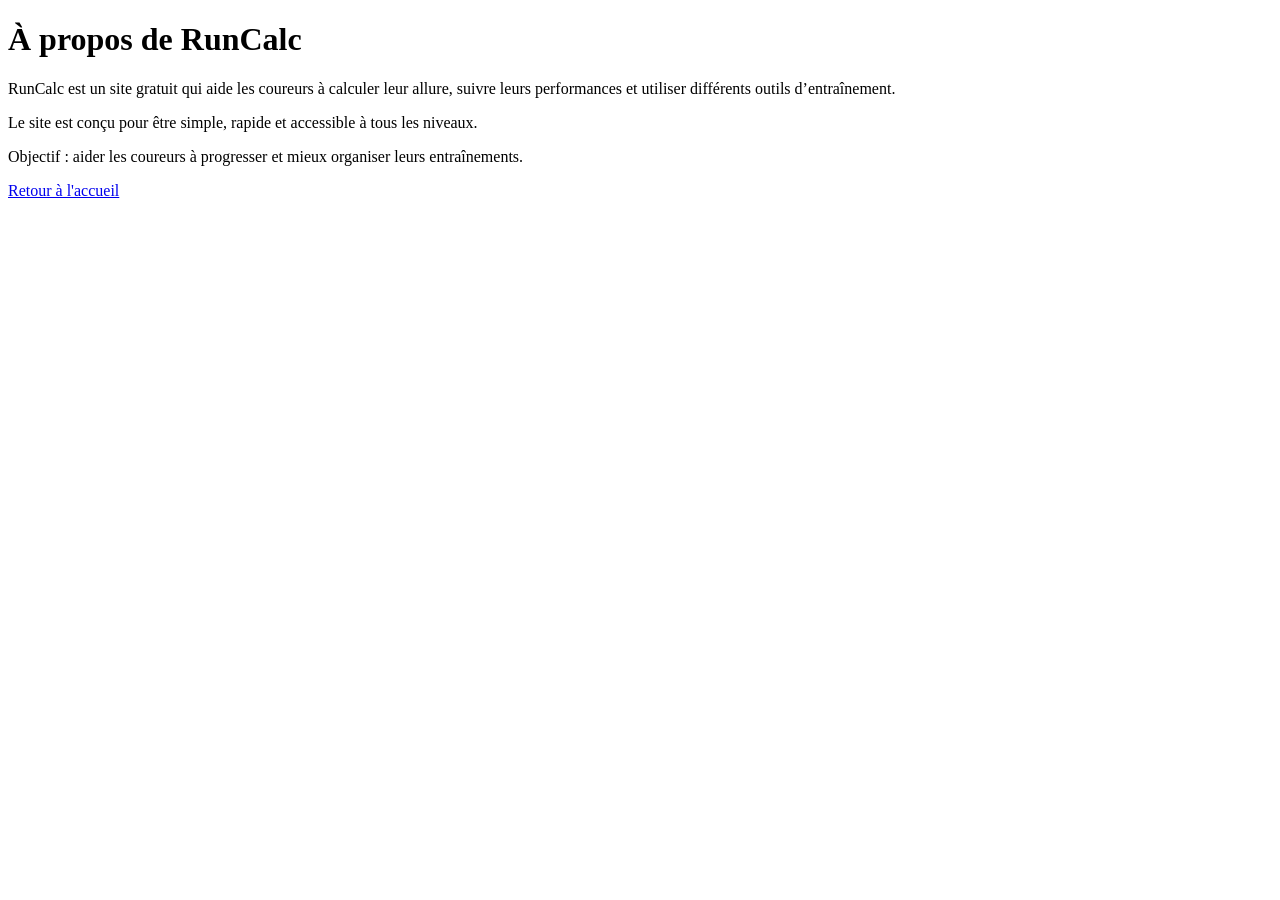
==== a-propos.html @ 5f14eaa9 "Create a-propos.html" ====
<!DOCTYPE html>
<html lang="fr">
<head>
  <meta charset="UTF-8">
  <title>À propos - RunCalc</title>
</head>
<body>

  <h1>À propos de RunCalc</h1>

  <p>
    RunCalc est un site gratuit qui aide les coureurs à calculer leur allure,
    suivre leurs performances et utiliser différents outils d’entraînement.
  </p>

  <p>
    Le site est conçu pour être simple, rapide et accessible à tous les niveaux.
  </p>

  <p>
    Objectif : aider les coureurs à progresser et mieux organiser leurs entraînements.
  </p>

  <a href="index.html">Retour à l'accueil</a>

</body>
</html>
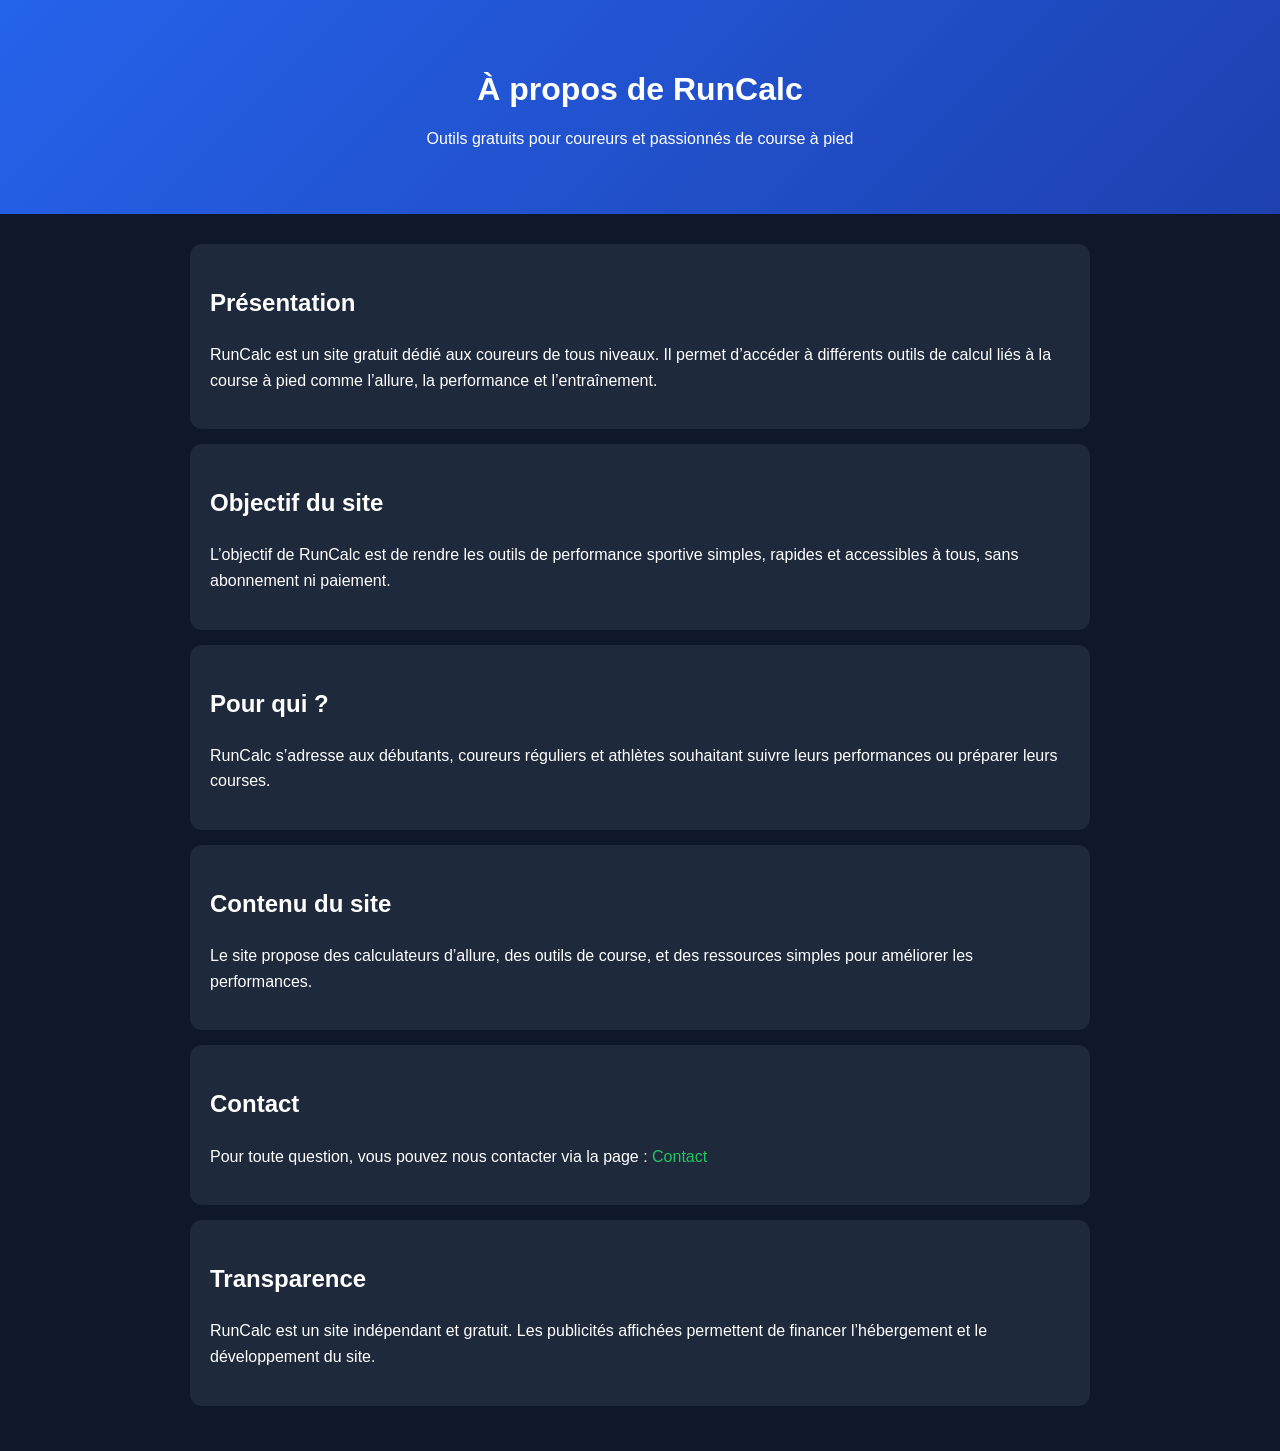
==== commit 72a789ce: "Update a-propos.html" ====
--- a/a-propos.html
+++ b/a-propos.html
@@ -1,27 +1,105 @@
 <!DOCTYPE html>
 <html lang="fr">
 <head>
-  <meta charset="UTF-8">
-  <title>À propos - RunCalc</title>
+<meta charset="UTF-8">
+<meta name="viewport" content="width=device-width, initial-scale=1.0">
+<title>À propos - RunCalc</title>
+
+<style>
+body{
+font-family: Arial, sans-serif;
+margin:0;
+background:#0f172a;
+color:white;
+}
+
+header{
+padding:50px 20px;
+text-align:center;
+background:linear-gradient(135deg,#2563eb,#1e40af);
+}
+
+section{
+max-width:900px;
+margin:auto;
+padding:30px 20px;
+line-height:1.6;
+}
+
+.card{
+background:#1e293b;
+padding:20px;
+border-radius:12px;
+margin-bottom:15px;
+}
+
+a{
+color:#22c55e;
+text-decoration:none;
+}
+</style>
+
 </head>
+
 <body>
 
-  <h1>À propos de RunCalc</h1>
+<header>
+<h1>À propos de RunCalc</h1>
+<p>Outils gratuits pour coureurs et passionnés de course à pied</p>
+</header>
 
-  <p>
-    RunCalc est un site gratuit qui aide les coureurs à calculer leur allure,
-    suivre leurs performances et utiliser différents outils d’entraînement.
-  </p>
+<section>
 
-  <p>
-    Le site est conçu pour être simple, rapide et accessible à tous les niveaux.
-  </p>
+<div class="card">
+<h2>Présentation</h2>
+<p>
+RunCalc est un site gratuit dédié aux coureurs de tous niveaux.
+Il permet d’accéder à différents outils de calcul liés à la course à pied
+comme l’allure, la performance et l’entraînement.
+</p>
+</div>
 
-  <p>
-    Objectif : aider les coureurs à progresser et mieux organiser leurs entraînements.
-  </p>
+<div class="card">
+<h2>Objectif du site</h2>
+<p>
+L’objectif de RunCalc est de rendre les outils de performance sportive
+simples, rapides et accessibles à tous, sans abonnement ni paiement.
+</p>
+</div>
 
-  <a href="index.html">Retour à l'accueil</a>
+<div class="card">
+<h2>Pour qui ?</h2>
+<p>
+RunCalc s’adresse aux débutants, coureurs réguliers et athlètes
+souhaitant suivre leurs performances ou préparer leurs courses.
+</p>
+</div>
+
+<div class="card">
+<h2>Contenu du site</h2>
+<p>
+Le site propose des calculateurs d’allure, des outils de course,
+et des ressources simples pour améliorer les performances.
+</p>
+</div>
+
+<div class="card">
+<h2>Contact</h2>
+<p>
+Pour toute question, vous pouvez nous contacter via la page :
+<a href="contact.html">Contact</a>
+</p>
+</div>
+
+<div class="card">
+<h2>Transparence</h2>
+<p>
+RunCalc est un site indépendant et gratuit. Les publicités affichées
+permettent de financer l’hébergement et le développement du site.
+</p>
+</div>
+
+</section>
 
 </body>
 </html>
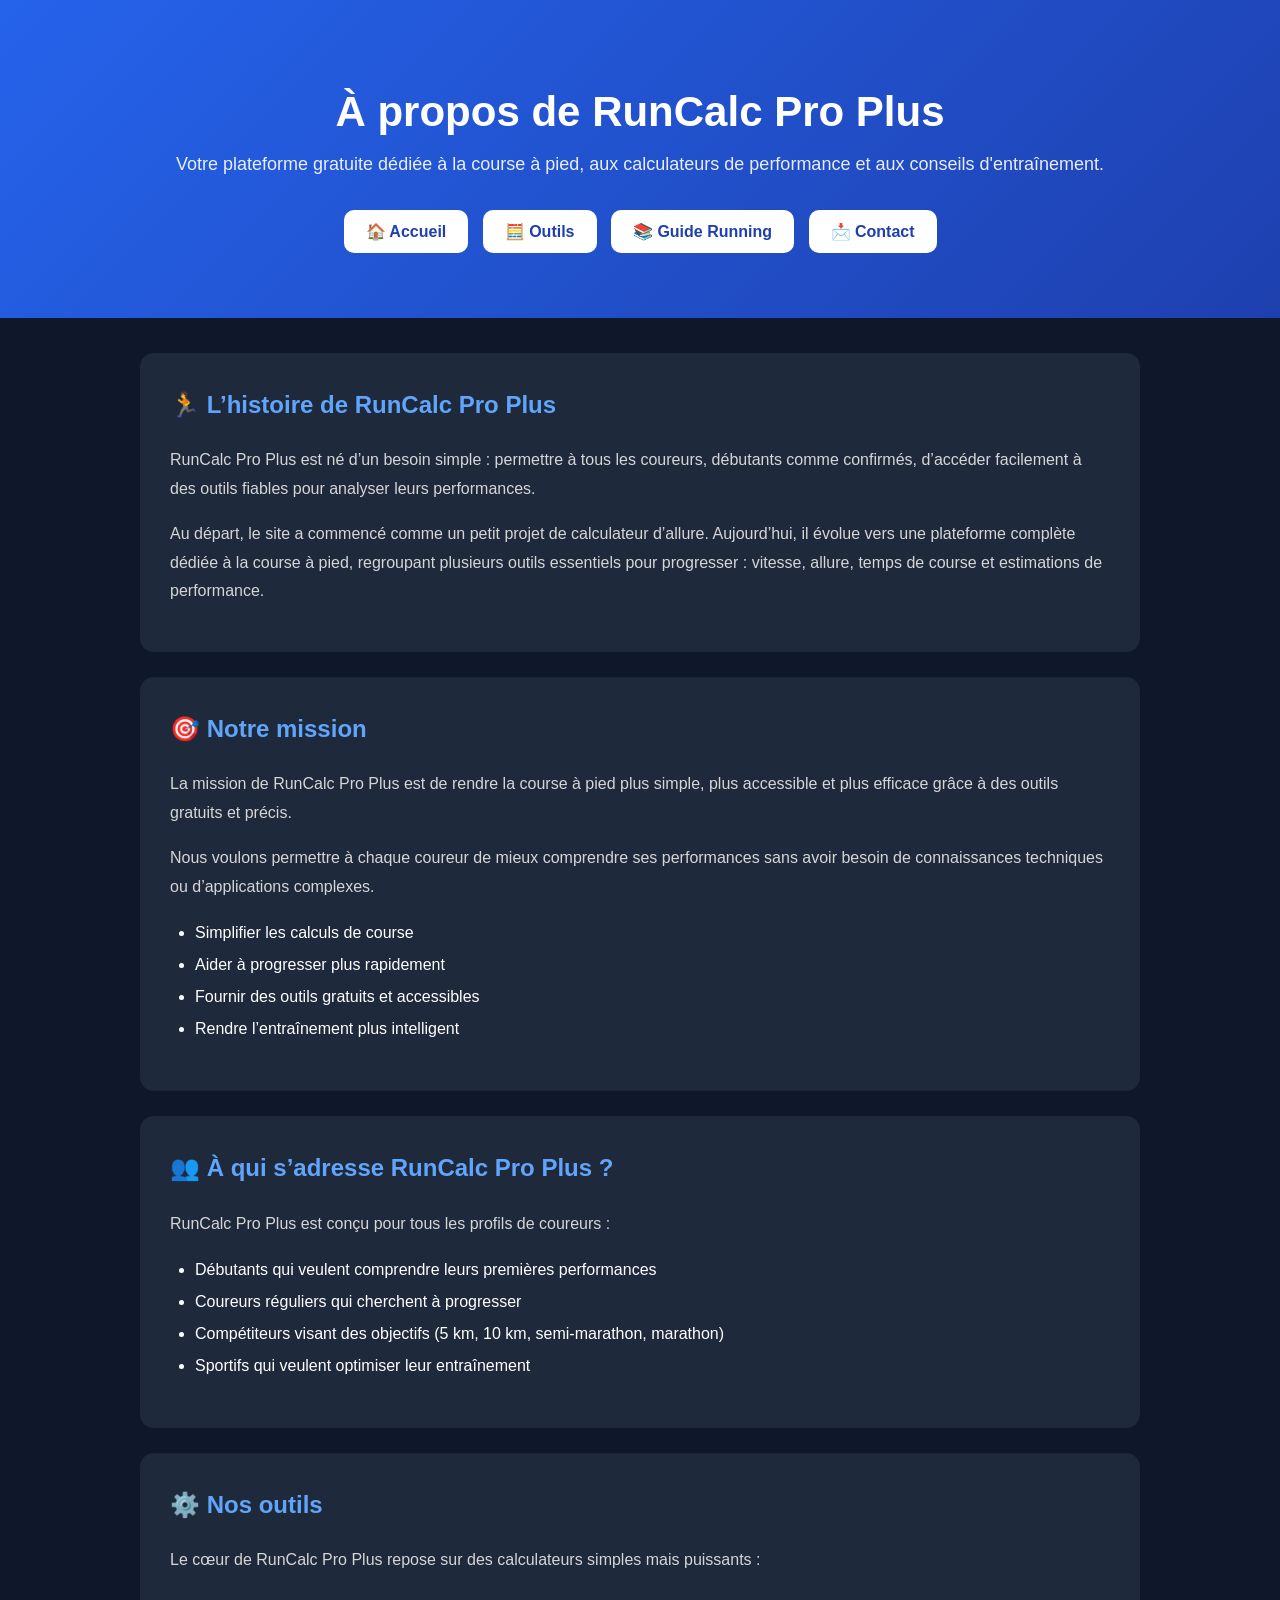
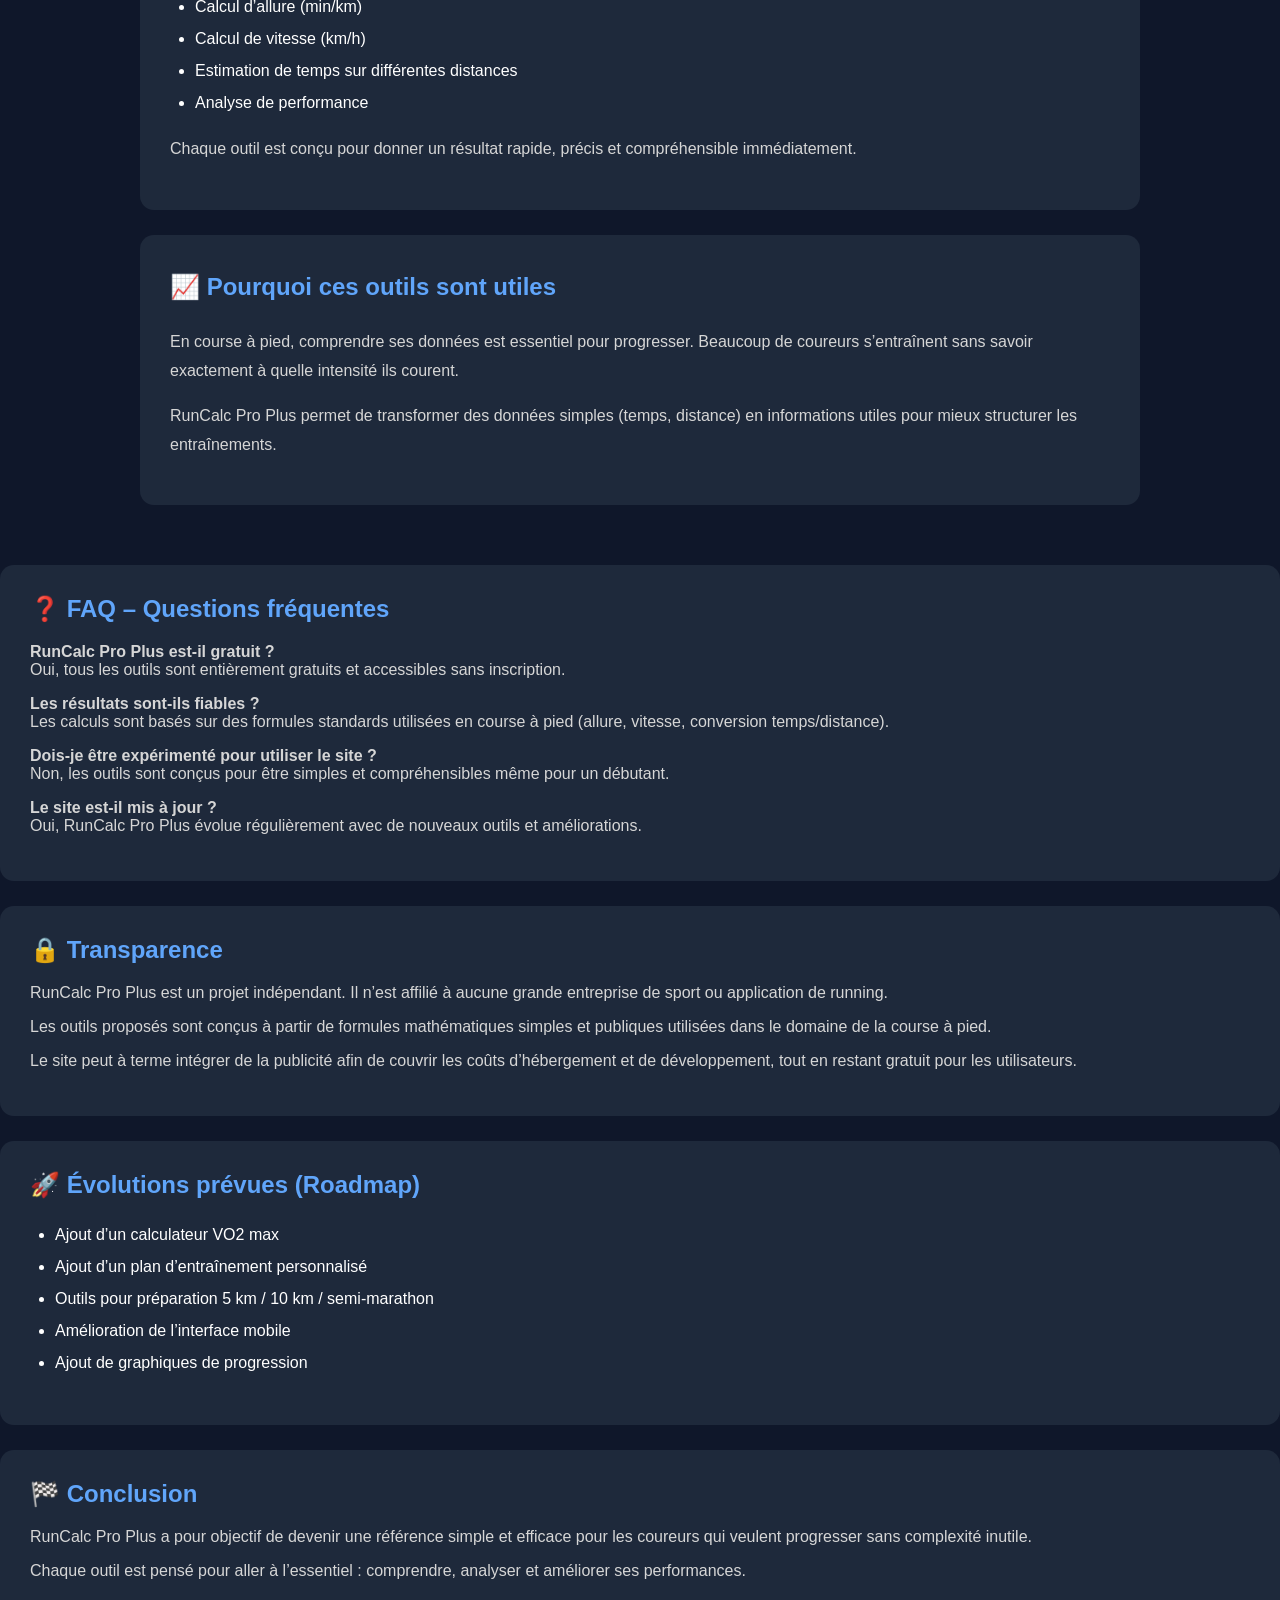
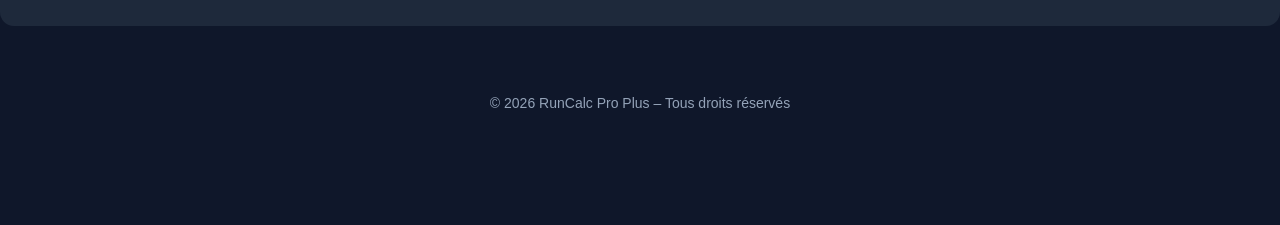
==== commit a787a377: "Update a-propos.html" ====
--- a/a-propos.html
+++ b/a-propos.html
@@ -1,42 +1,116 @@
 <!DOCTYPE html>
 <html lang="fr">
+
 <head>
+
 <meta charset="UTF-8">
 <meta name="viewport" content="width=device-width, initial-scale=1.0">
-<title>À propos - RunCalc</title>
+
+<title>À propos de RunCalc Pro Plus | Notre mission, nos outils et notre engagement</title>
+
+<meta name="description" content="Découvrez RunCalc Pro Plus, une plateforme gratuite dédiée à la course à pied. Notre mission est d'aider tous les coureurs à progresser grâce à des calculateurs fiables, des guides complets et des conseils pratiques.">
+
+<meta name="keywords" content="RunCalc, running, course à pied, allure, vitesse, VO2 max, marathon, semi-marathon, 10 km, 5 km, calculateurs running">
+
+<meta name="author" content="RunCalc Pro Plus">
+
+<meta name="robots" content="index, follow">
+
+<meta property="og:title" content="À propos de RunCalc Pro Plus">
+
+<meta property="og:description" content="Découvrez l'histoire, les objectifs et les outils de RunCalc Pro Plus.">
+
+<meta property="og:type" content="website">
+
+<meta property="og:url" content="https://runcalcfr.github.io/apropos.html">
+
+<link rel="canonical" href="https://runcalcfr.github.io/apropos.html">
 
 <style>
+
 body{
-font-family: Arial, sans-serif;
+font-family:Arial,sans-serif;
 margin:0;
 background:#0f172a;
 color:white;
 }
 
 header{
-padding:50px 20px;
+padding:60px 20px;
 text-align:center;
 background:linear-gradient(135deg,#2563eb,#1e40af);
 }
 
+header h1{
+font-size:42px;
+margin-bottom:10px;
+}
+
+header p{
+font-size:18px;
+opacity:.9;
+}
+
+nav{
+margin-top:30px;
+}
+
+nav a{
+display:inline-block;
+padding:12px 22px;
+background:white;
+color:#1e40af;
+border-radius:10px;
+text-decoration:none;
+font-weight:bold;
+margin:5px;
+transition:.2s;
+}
+
+nav a:hover{
+transform:translateY(-2px);
+}
+
 section{
-max-width:900px;
+max-width:1000px;
 margin:auto;
-padding:30px 20px;
-line-height:1.6;
+padding:35px 20px;
+line-height:1.8;
 }
 
 .card{
 background:#1e293b;
-padding:20px;
-border-radius:12px;
-margin-bottom:15px;
+padding:30px;
+border-radius:14px;
+margin-bottom:25px;
+}
+
+.card h2{
+color:#60a5fa;
+margin-top:0;
+}
+
+.card p{
+color:#d6d6d6;
+}
+
+.card ul{
+padding-left:25px;
+line-height:2;
 }
 
 a{
 color:#22c55e;
 text-decoration:none;
 }
+
+footer{
+text-align:center;
+padding:30px;
+color:#94a3b8;
+font-size:14px;
+}
+
 </style>
 
 </head>
@@ -44,62 +118,156 @@
 <body>
 
 <header>
-<h1>À propos de RunCalc</h1>
-<p>Outils gratuits pour coureurs et passionnés de course à pied</p>
+
+<h1>À propos de RunCalc Pro Plus</h1>
+
+<p>
+Votre plateforme gratuite dédiée à la course à pied, aux calculateurs de performance et aux conseils d'entraînement.
+</p>
+
+<nav>
+
+<a href="index.html">🏠 Accueil</a>
+
+<a href="executercalc.html">🧮 Outils</a>
+
+<a href="guide-running.html">📚 Guide Running</a>
+
+<a href="contact.html">📩 Contact</a>
+
+</nav>
+
 </header>
 
+  <section>
+
+<div class="card">
+<h2>🏃 L’histoire de RunCalc Pro Plus</h2>
+<p>
+RunCalc Pro Plus est né d’un besoin simple : permettre à tous les coureurs, débutants comme confirmés, d’accéder facilement à des outils fiables pour analyser leurs performances.
+</p>
+<p>
+Au départ, le site a commencé comme un petit projet de calculateur d’allure. Aujourd’hui, il évolue vers une plateforme complète dédiée à la course à pied, regroupant plusieurs outils essentiels pour progresser : vitesse, allure, temps de course et estimations de performance.
+</p>
+</div>
+
+<div class="card">
+<h2>🎯 Notre mission</h2>
+<p>
+La mission de RunCalc Pro Plus est de rendre la course à pied plus simple, plus accessible et plus efficace grâce à des outils gratuits et précis.
+</p>
+<p>
+Nous voulons permettre à chaque coureur de mieux comprendre ses performances sans avoir besoin de connaissances techniques ou d’applications complexes.
+</p>
+<ul>
+<li>Simplifier les calculs de course</li>
+<li>Aider à progresser plus rapidement</li>
+<li>Fournir des outils gratuits et accessibles</li>
+<li>Rendre l’entraînement plus intelligent</li>
+</ul>
+</div>
+
+<div class="card">
+<h2>👥 À qui s’adresse RunCalc Pro Plus ?</h2>
+<p>
+RunCalc Pro Plus est conçu pour tous les profils de coureurs :
+</p>
+<ul>
+<li>Débutants qui veulent comprendre leurs premières performances</li>
+<li>Coureurs réguliers qui cherchent à progresser</li>
+<li>Compétiteurs visant des objectifs (5 km, 10 km, semi-marathon, marathon)</li>
+<li>Sportifs qui veulent optimiser leur entraînement</li>
+</ul>
+</div>
+
+<div class="card">
+<h2>⚙️ Nos outils</h2>
+<p>
+Le cœur de RunCalc Pro Plus repose sur des calculateurs simples mais puissants :
+</p>
+<ul>
+<li>Calcul d’allure (min/km)</li>
+<li>Calcul de vitesse (km/h)</li>
+<li>Estimation de temps sur différentes distances</li>
+<li>Analyse de performance</li>
+</ul>
+<p>
+Chaque outil est conçu pour donner un résultat rapide, précis et compréhensible immédiatement.
+</p>
+</div>
+
+<div class="card">
+<h2>📈 Pourquoi ces outils sont utiles</h2>
+<p>
+En course à pied, comprendre ses données est essentiel pour progresser. Beaucoup de coureurs s’entraînent sans savoir exactement à quelle intensité ils courent.
+</p>
+<p>
+RunCalc Pro Plus permet de transformer des données simples (temps, distance) en informations utiles pour mieux structurer les entraînements.
+</p>
+</div>
+
+</section>
+
+  <div class="card">
+<h2>❓ FAQ – Questions fréquentes</h2>
+
+<p><strong>RunCalc Pro Plus est-il gratuit ?</strong><br>
+Oui, tous les outils sont entièrement gratuits et accessibles sans inscription.</p>
+
+<p><strong>Les résultats sont-ils fiables ?</strong><br>
+Les calculs sont basés sur des formules standards utilisées en course à pied (allure, vitesse, conversion temps/distance).</p>
+
+<p><strong>Dois-je être expérimenté pour utiliser le site ?</strong><br>
+Non, les outils sont conçus pour être simples et compréhensibles même pour un débutant.</p>
+
+<p><strong>Le site est-il mis à jour ?</strong><br>
+Oui, RunCalc Pro Plus évolue régulièrement avec de nouveaux outils et améliorations.</p>
+</div>
+
+<div class="card">
+<h2>🔒 Transparence</h2>
+
+<p>
+RunCalc Pro Plus est un projet indépendant. Il n’est affilié à aucune grande entreprise de sport ou application de running.
+</p>
+
+<p>
+Les outils proposés sont conçus à partir de formules mathématiques simples et publiques utilisées dans le domaine de la course à pied.
+</p>
+
+<p>
+Le site peut à terme intégrer de la publicité afin de couvrir les coûts d’hébergement et de développement, tout en restant gratuit pour les utilisateurs.
+</p>
+</div>
+
+<div class="card">
+<h2>🚀 Évolutions prévues (Roadmap)</h2>
+
+<ul>
+<li>Ajout d’un calculateur VO2 max</li>
+<li>Ajout d’un plan d’entraînement personnalisé</li>
+<li>Outils pour préparation 5 km / 10 km / semi-marathon</li>
+<li>Amélioration de l’interface mobile</li>
+<li>Ajout de graphiques de progression</li>
+</ul>
+</div>
+
+<div class="card">
+<h2>🏁 Conclusion</h2>
+
+<p>
+RunCalc Pro Plus a pour objectif de devenir une référence simple et efficace pour les coureurs qui veulent progresser sans complexité inutile.
+</p>
+
+<p>
+Chaque outil est pensé pour aller à l’essentiel : comprendre, analyser et améliorer ses performances.
+</p>
+</div>
+
+<footer>
+<p>
+© 2026 RunCalc Pro Plus – Tous droits réservés
+</p>
+</footer>
 <section>
-
-<div class="card">
-<h2>Présentation</h2>
-<p>
-RunCalc est un site gratuit dédié aux coureurs de tous niveaux.
-Il permet d’accéder à différents outils de calcul liés à la course à pied
-comme l’allure, la performance et l’entraînement.
-</p>
-</div>
-
-<div class="card">
-<h2>Objectif du site</h2>
-<p>
-L’objectif de RunCalc est de rendre les outils de performance sportive
-simples, rapides et accessibles à tous, sans abonnement ni paiement.
-</p>
-</div>
-
-<div class="card">
-<h2>Pour qui ?</h2>
-<p>
-RunCalc s’adresse aux débutants, coureurs réguliers et athlètes
-souhaitant suivre leurs performances ou préparer leurs courses.
-</p>
-</div>
-
-<div class="card">
-<h2>Contenu du site</h2>
-<p>
-Le site propose des calculateurs d’allure, des outils de course,
-et des ressources simples pour améliorer les performances.
-</p>
-</div>
-
-<div class="card">
-<h2>Contact</h2>
-<p>
-Pour toute question, vous pouvez nous contacter via la page :
-<a href="contact.html">Contact</a>
-</p>
-</div>
-
-<div class="card">
-<h2>Transparence</h2>
-<p>
-RunCalc est un site indépendant et gratuit. Les publicités affichées
-permettent de financer l’hébergement et le développement du site.
-</p>
-</div>
-
-</section>
-
-</body>
-</html>
+  
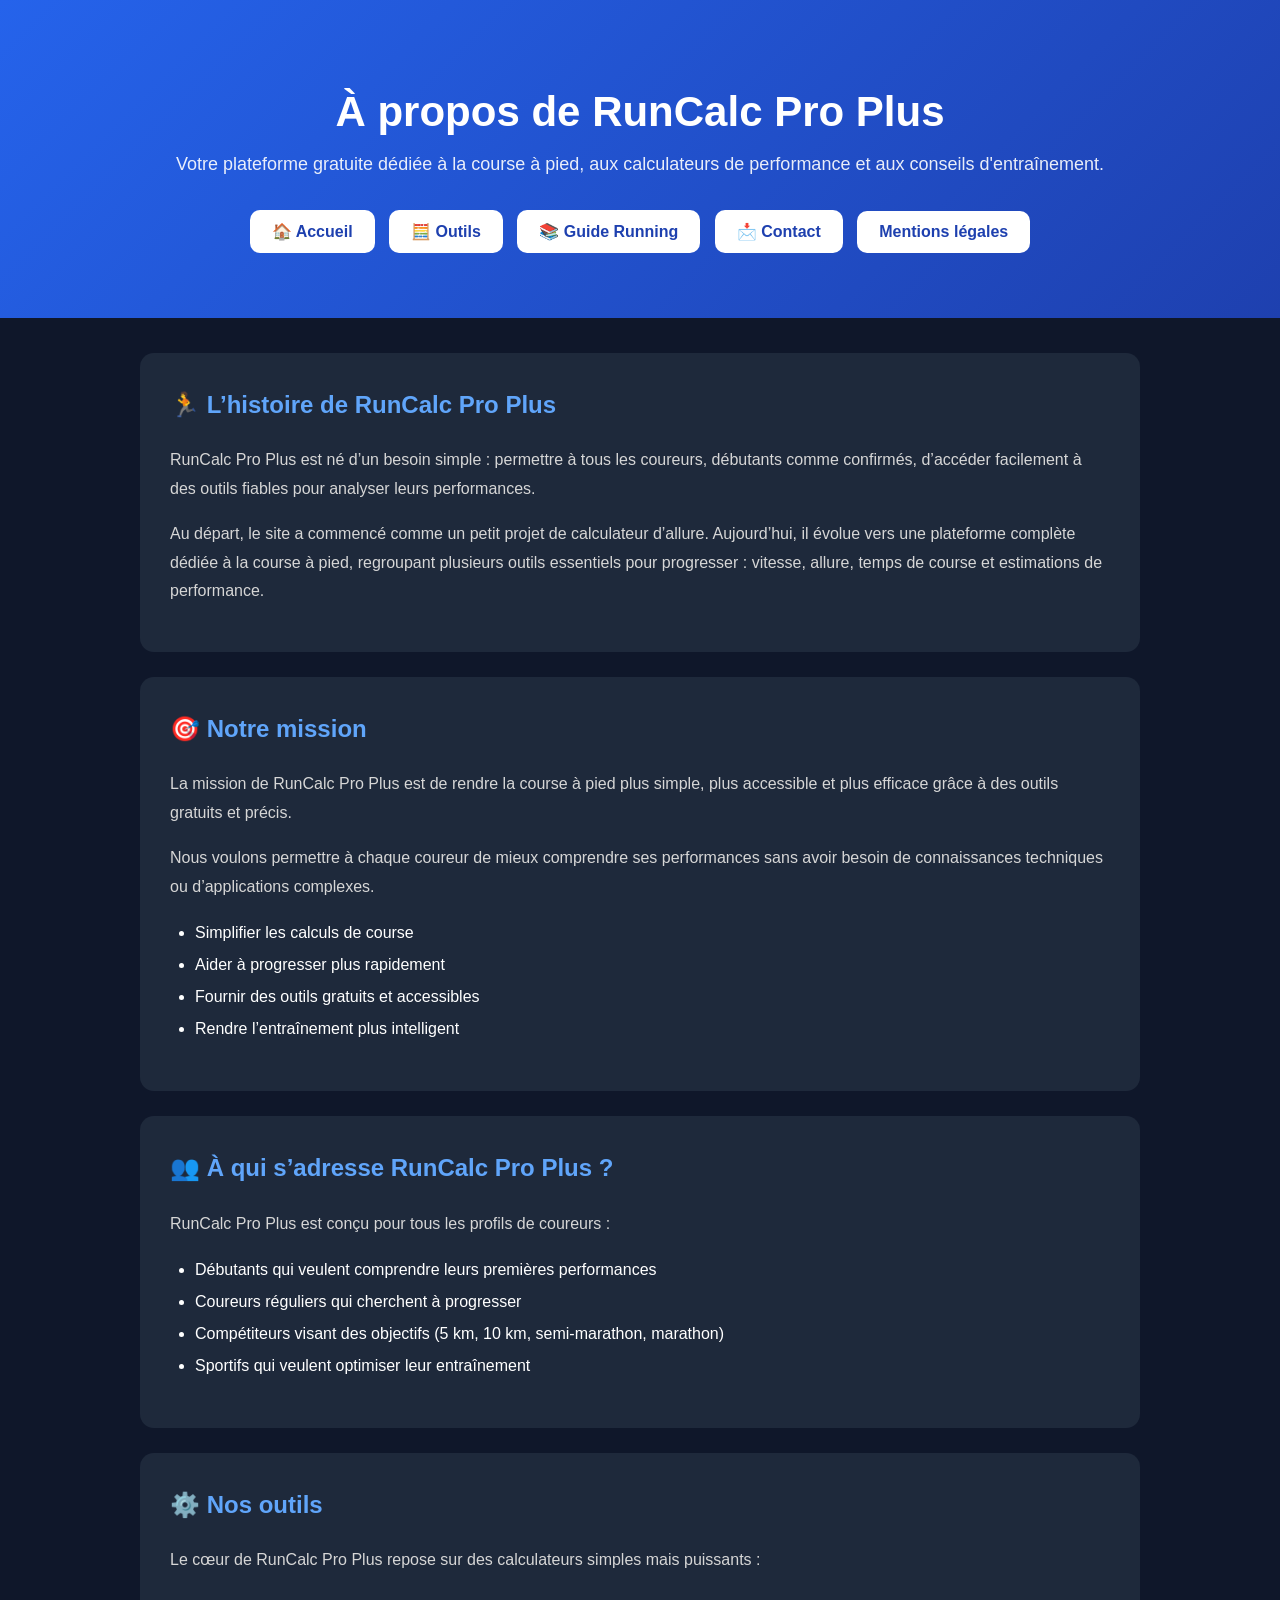
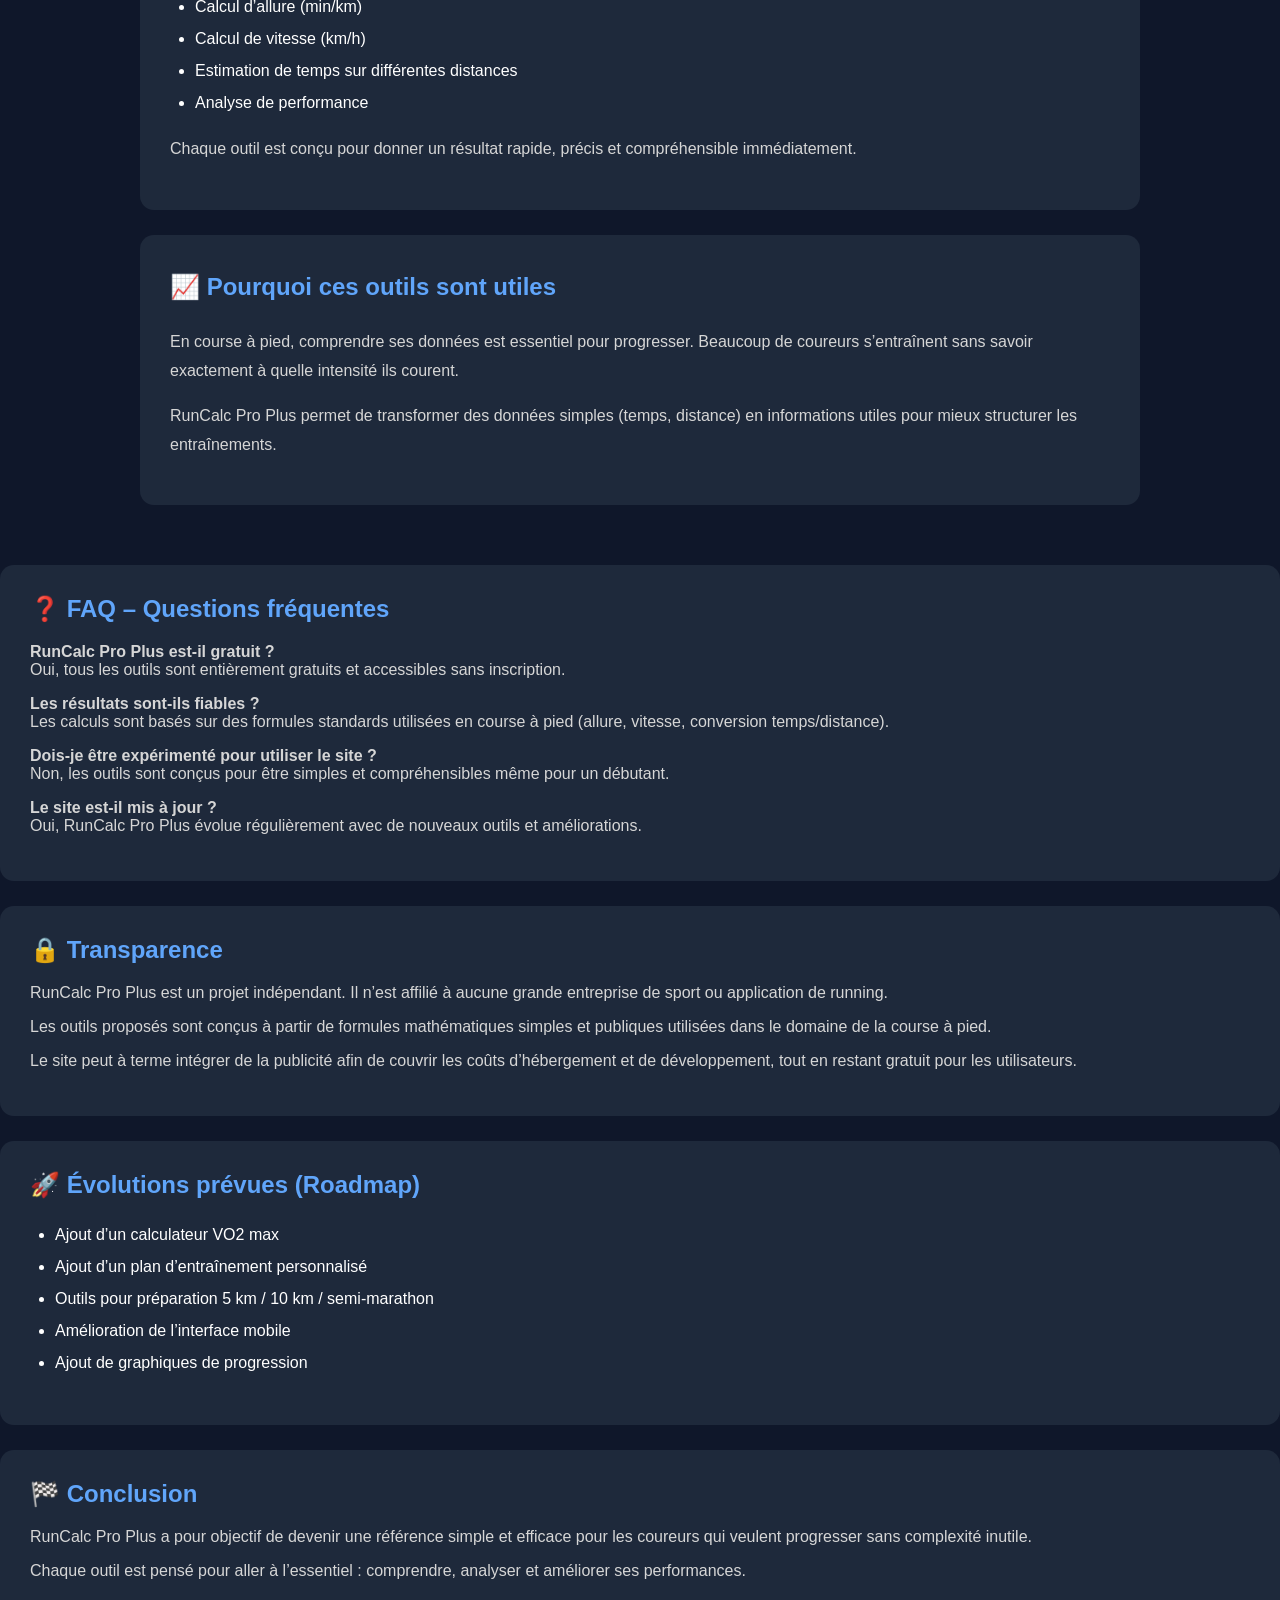
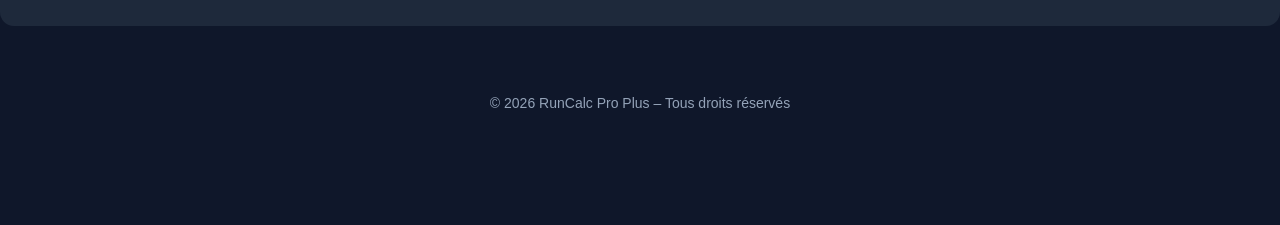
==== commit fb21682e: "Update a-propos.html" ====
--- a/a-propos.html
+++ b/a-propos.html
@@ -135,6 +135,8 @@
 
 <a href="contact.html">📩 Contact</a>
 
+  <a href="mentions-legales.html">Mentions légales</a>
+
 </nav>
 
 </header>
